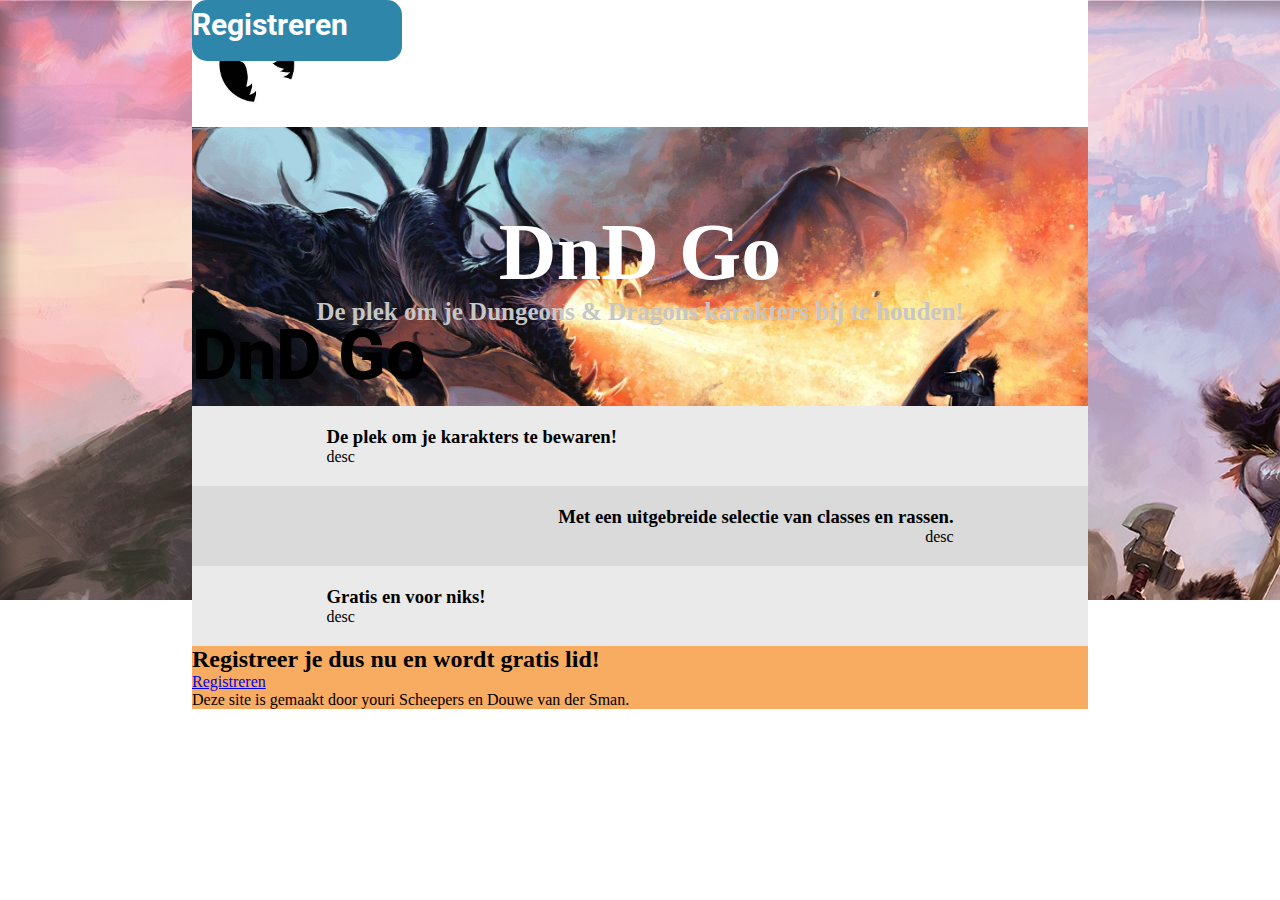
==== home.html @ ecada4b2 "Homepage looks kinda nice now 1.0.8" ====
<!DOCTYPE html>
<html lang="en" dir="ltr">
  <head>
    <meta charset="utf-8">
    <title>DnD Go</title>
    <link rel="preconnect" href="https://fonts.googleapis.com">
    <link rel="preconnect" href="https://fonts.gstatic.com" crossorigin>
    <link href="https://fonts.googleapis.com/css2?family=Roboto:ital,wght@0,100;0,300;0,400;0,500;0,700;0,900;1,100;1,300;1,400;1,500;1,700;1,900&display=swap" rel="stylesheet">
    <link rel="stylesheet" href="./styles/homestyle.css">
  </head>
  <body>

    <div class="main-body">

      <div class="home-header">
        <div class="home-logo-container">
          <img src="./images/icon.jpg" alt="" class="home-logo">
          <p class="home-logo-text">DnD Go</p>
        </div>
        <a class="home-header-login" href="login.php">Login</a>
        <div class="home-register-button-container">
          <a class="home-register-button" href="register.php">Registreren</a>
        </div>
      </div>
      <div class="welcome">
        <h1 class="welcome-title">DnD Go</h1>
        <h3 class="welcome-greeting">De plek om je Dungeons & Dragons karakters bij te houden!</h3>
      </div>
      <div class="advert">
        <h3 class="advert-title">De plek om je karakters te bewaren!</h3>
        <p class="advert-txt">desc</p>
      </div>
      <div class="selectie">
        <h3 class="selectie-title">Met een uitgebreide selectie van classes en rassen.</h3>
        <p class="selectie-txt">desc</p>
      </div>
      <div class="free">
        <h3 class="free-title">Gratis en voor niks!</h3>
        <p class="free-txt">desc</p>
      </div>
      <div class="lid">
        <h2 class="lid-text">Registreer je dus nu en wordt gratis lid!</h2>
        <div class="lid-register">
          <a class="login-menu-register-button" href="register.php">Registreren</a>
        </div>
      </div>
      <div class="footer">
        <p class="footer-txt">Deze site is gemaakt door youri Scheepers en Douwe van der Sman.</p>
      </div>
    </div>


    <div class="background">
    </div>

  </body>
</html>
---- styles/homestyle.css ----
* {
  padding: 0;
  margin: 0;
  border: 0;
}

.home-header {
  width: 100%;
  height: 127px;
  background-color: #FFFFFF;
  display: flex;
}

.home-logo-container {
  float: left;
  width: 40%;
  height: 100%;
}

.home-logo {
  width: 81px;
  height: 81px;
  padding-top: 23px;
  padding-left: 24px;
  float: left;
}

.home-logo-text {
  position: absolute;
  width: 255px;
  height: 93px;

  font-family: Roboto;
  font-style: normal;
  font-weight: 800;
  font-size: 70px;
  line-height: 82px;
  display: flex;
  align-items: center;
  text-align: center;

  color: #000000;

  margin: 0;
  position: absolute;
  top: 50%;
  -ms-transform: translateY(-50%);
  transform: translateY(-50%);
  float: left;
}

.home-header-login {
  text-decoration: none;
  position: absolute;
  width: 168px;
  height: 61px;

  font-family: Roboto;
  font-style: normal;
  font-weight: bold;
  font-size: 30px;
  line-height: 35px;
  display: flex;
  align-items: center;
  text-align: center;

  color: #000000;
  float: left;
}

.home-register-button-container {
  position: absolute;
  width: 210px;
  height: 61px;

  background: #2E86AB;
  border-radius: 15px;
  float: right;
}


.home-register-button {
  text-decoration: none;
  position: absolute;
  width: 196px;
  height: 48px;

  font-family: Roboto;
  font-style: normal;
  font-weight: bold;
  font-size: 30px;
  line-height: 35px;
  display: flex;
  align-items: center;
  text-align: center;

  color: #FFFFFF;
  float: right;
}

.background {
  width: 100%;
  height: 600px;
  background: url(../images/home_banner.jpg);
  position: fixed;
}

.main-body {
  margin-left: 15%;
  margin-right: 15%;
  width: 70%;
  background-color: #f8ac62;
  position: absolute;
  z-index: 999;
}

.welcome{
  width: 100%;
  height: 100%;
  padding-top: 80px;
  padding-bottom: 80px;
  background: url(../images/dragon_fight.jpg);
  background-size: cover;
}

.welcome-title{
  text-align: center;
  font-size: 80px;
  text-shadow: 15%;
  color: white;
}

.welcome-greeting{
  text-align: center;
  font-size: 25px;
  text-shadow: 15px;
  color: #c6c6c6;
}

.advert{
  padding-left: 15%;
  padding-right: 15%;
  width: 70%;
  height: 735;
  padding-top: 20px;
  padding-bottom: 20px;
  background-color: #eaeaea;
}

.selectie{
  padding-left: 15%;
  padding-right: 15%;
  width: 70%;
  height: 735;
  padding-top: 20px;
  padding-bottom: 20px;
  text-align: right;
  background-color: #dadada;
}

.free{
  padding-left: 15%;
  padding-right: 15%;
  width: 70%;
  height: 735;
  padding-top: 20px;
  padding-bottom: 20px;
  background-color: #eaeaea;
}
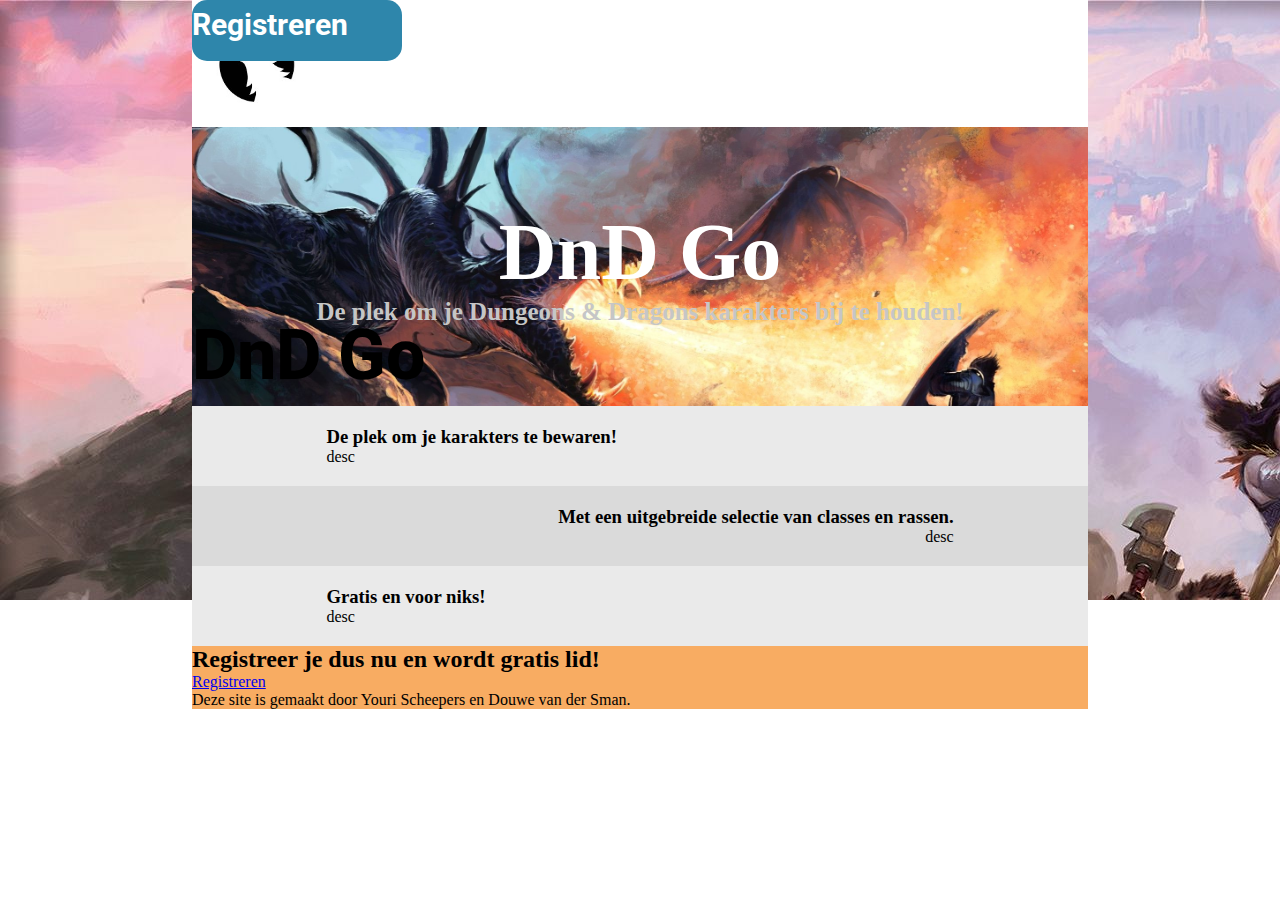
==== commit 6955370d: "Treason" ====
--- a/home.html
+++ b/home.html
@@ -45,7 +45,7 @@
         </div>
       </div>
       <div class="footer">
-        <p class="footer-txt">Deze site is gemaakt door youri Scheepers en Douwe van der Sman.</p>
+        <p class="footer-txt">Deze site is gemaakt door Youri Scheepers en Douwe van der Sman.</p>
       </div>
     </div>
 
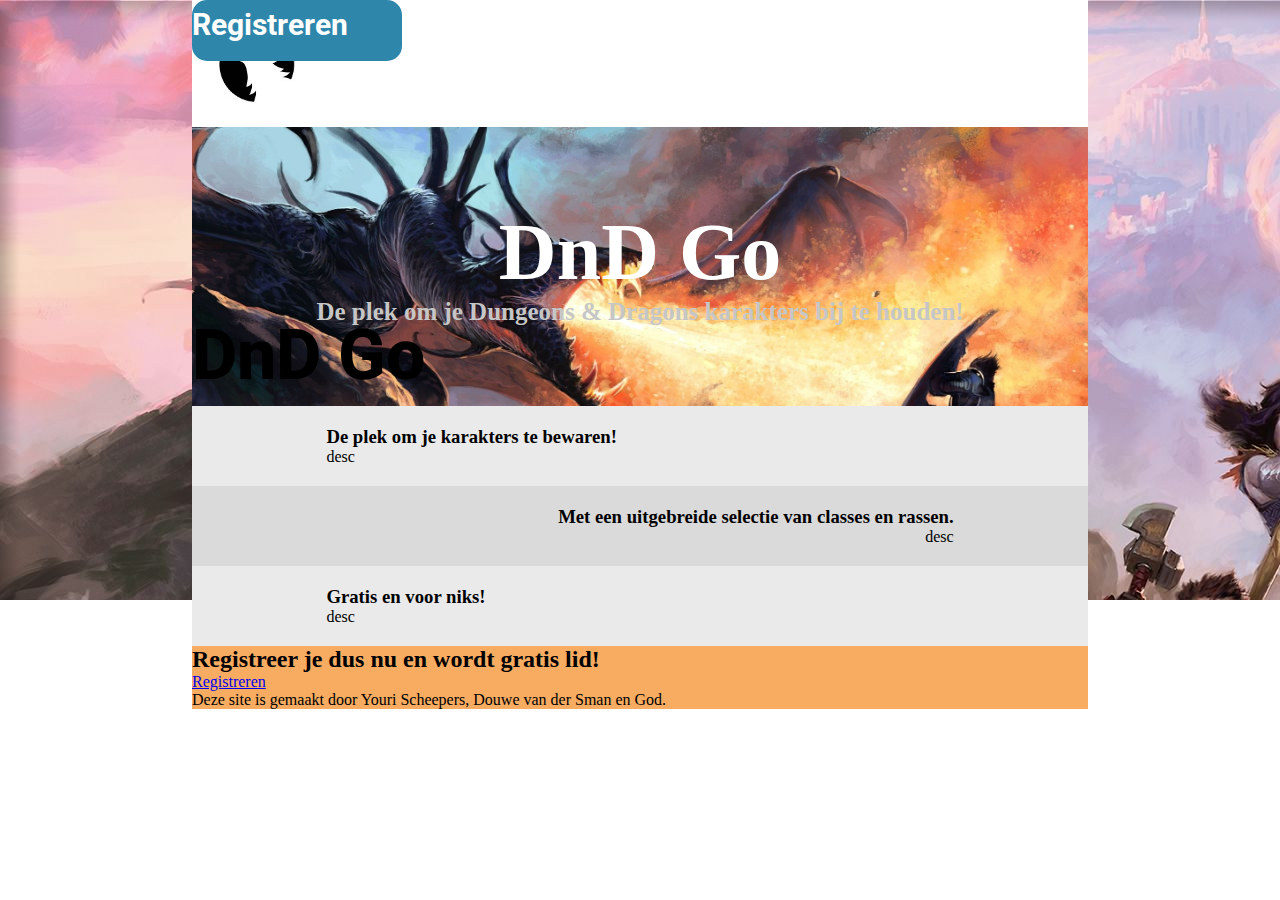
==== commit a3523f5e: "Herresy" ====
--- a/home.html
+++ b/home.html
@@ -45,7 +45,7 @@
         </div>
       </div>
       <div class="footer">
-        <p class="footer-txt">Deze site is gemaakt door Youri Scheepers en Douwe van der Sman.</p>
+        <p class="footer-txt">Deze site is gemaakt door Youri Scheepers, Douwe van der Sman en God.</p>
       </div>
     </div>
 
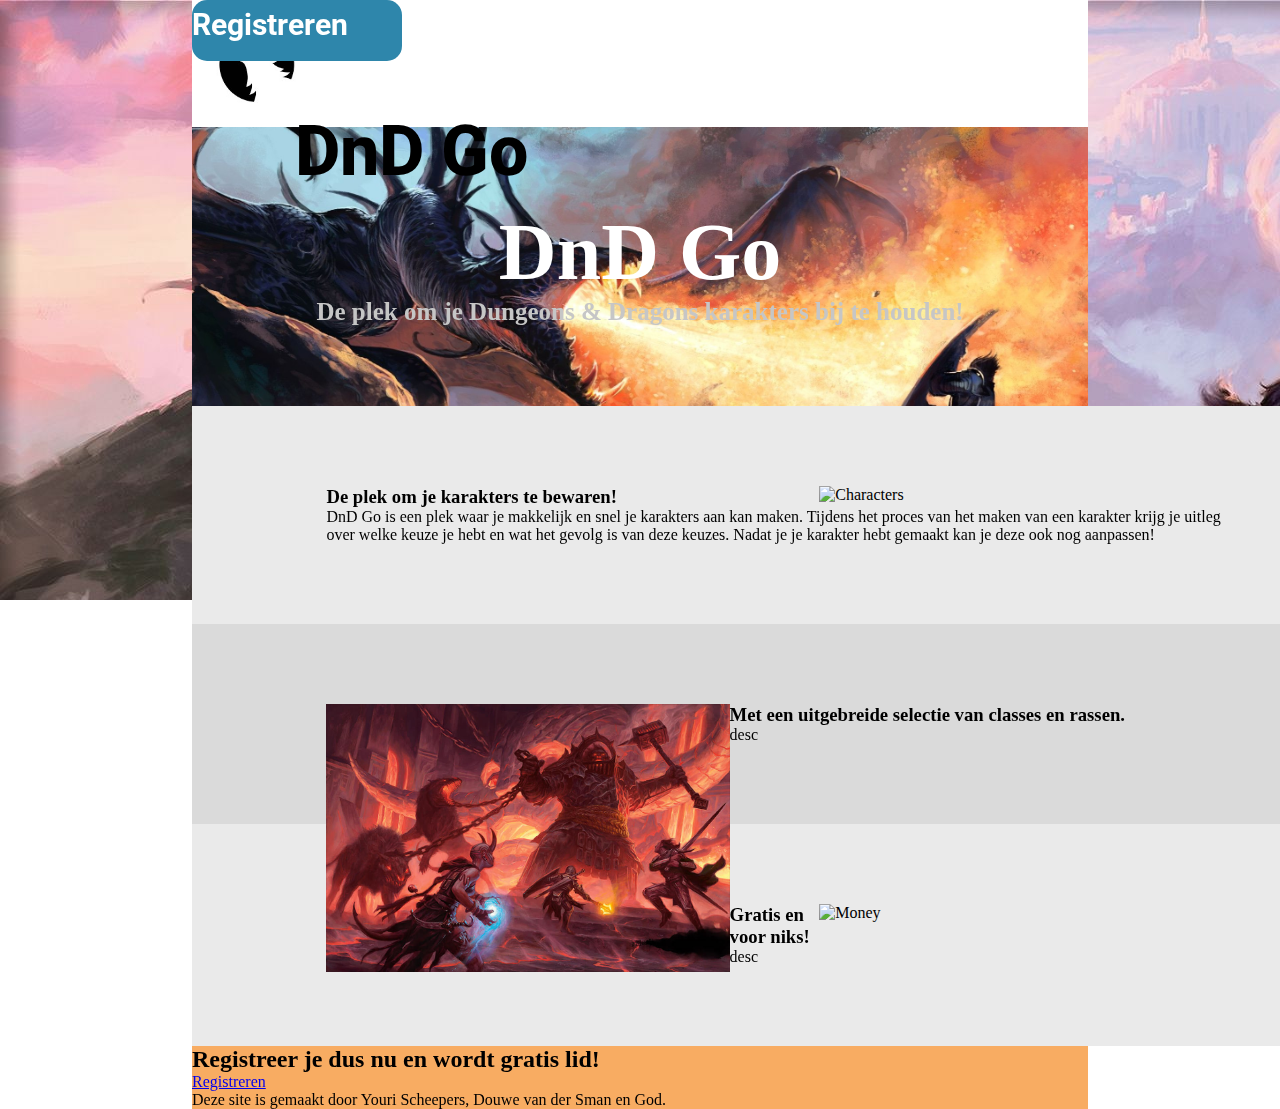
==== commit dec8c1ab: "0.0.9" ====
--- a/home.html
+++ b/home.html
@@ -27,14 +27,17 @@
         <h3 class="welcome-greeting">De plek om je Dungeons & Dragons karakters bij te houden!</h3>
       </div>
       <div class="advert">
+        <img class="advert-foto" src="./images/DnDGo_characters.jpg" alt="Characters">
         <h3 class="advert-title">De plek om je karakters te bewaren!</h3>
-        <p class="advert-txt">desc</p>
+        <p class="advert-txt">DnD Go is een plek waar je makkelijk en snel je karakters aan kan maken. Tijdens het proces van het maken van een karakter krijg je uitleg over welke keuze je hebt en wat het gevolg is van deze keuzes. Nadat je je karakter hebt gemaakt kan je deze ook nog aanpassen!</p>
       </div>
       <div class="selectie">
+        <img class="selectie-foto" src="./images/DnDGo_fight.jpg" alt="Fight">
         <h3 class="selectie-title">Met een uitgebreide selectie van classes en rassen.</h3>
         <p class="selectie-txt">desc</p>
       </div>
       <div class="free">
+        <img class="free-foto" src="./images/DnDGo_money.jpg" alt="Money">
         <h3 class="free-title">Gratis en voor niks!</h3>
         <p class="free-txt">desc</p>
       </div>
--- a/styles/homestyle.css
+++ b/styles/homestyle.css
@@ -26,10 +26,9 @@
 }
 
 .home-logo-text {
-  position: absolute;
+  position: relative;
   width: 255px;
   height: 93px;
-
   font-family: Roboto;
   font-style: normal;
   font-weight: 800;
@@ -38,15 +37,9 @@
   display: flex;
   align-items: center;
   text-align: center;
-
   color: #000000;
-
   margin: 0;
-  position: absolute;
-  top: 50%;
-  -ms-transform: translateY(-50%);
-  transform: translateY(-50%);
-  float: left;
+  float: right;
 }
 
 .home-header-login {
@@ -140,30 +133,47 @@
 .advert{
   padding-left: 15%;
   padding-right: 15%;
-  width: 70%;
-  height: 735;
-  padding-top: 20px;
-  padding-bottom: 20px;
+  width: 100%;
+  height: 100%;
+  padding-top: 80px;
+  padding-bottom: 80px;
   background-color: #eaeaea;
 }
 
 .selectie{
   padding-left: 15%;
   padding-right: 15%;
-  width: 70%;
-  height: 735;
-  padding-top: 20px;
-  padding-bottom: 20px;
-  text-align: right;
+  width: 100%;
+  height: 100%;
+  padding-top: 80px;
+  padding-bottom: 80px;
   background-color: #dadada;
 }
 
 .free{
   padding-left: 15%;
   padding-right: 15%;
-  width: 70%;
-  height: 735;
-  padding-top: 20px;
-  padding-bottom: 20px;
+  width: 100%;
+  height: 100%;
+  padding-top: 80px;
+  padding-bottom: 80px;
   background-color: #eaeaea;
 }
+
+.advert-foto{
+  float: right;
+  height: 45%;
+  width: 45%;
+}
+
+.selectie-foto{
+  float: left;
+  height: 45%;
+  width: 45%;
+}
+
+.free-foto{
+  float: right;
+  height: 45%;
+  width: 45%;
+}
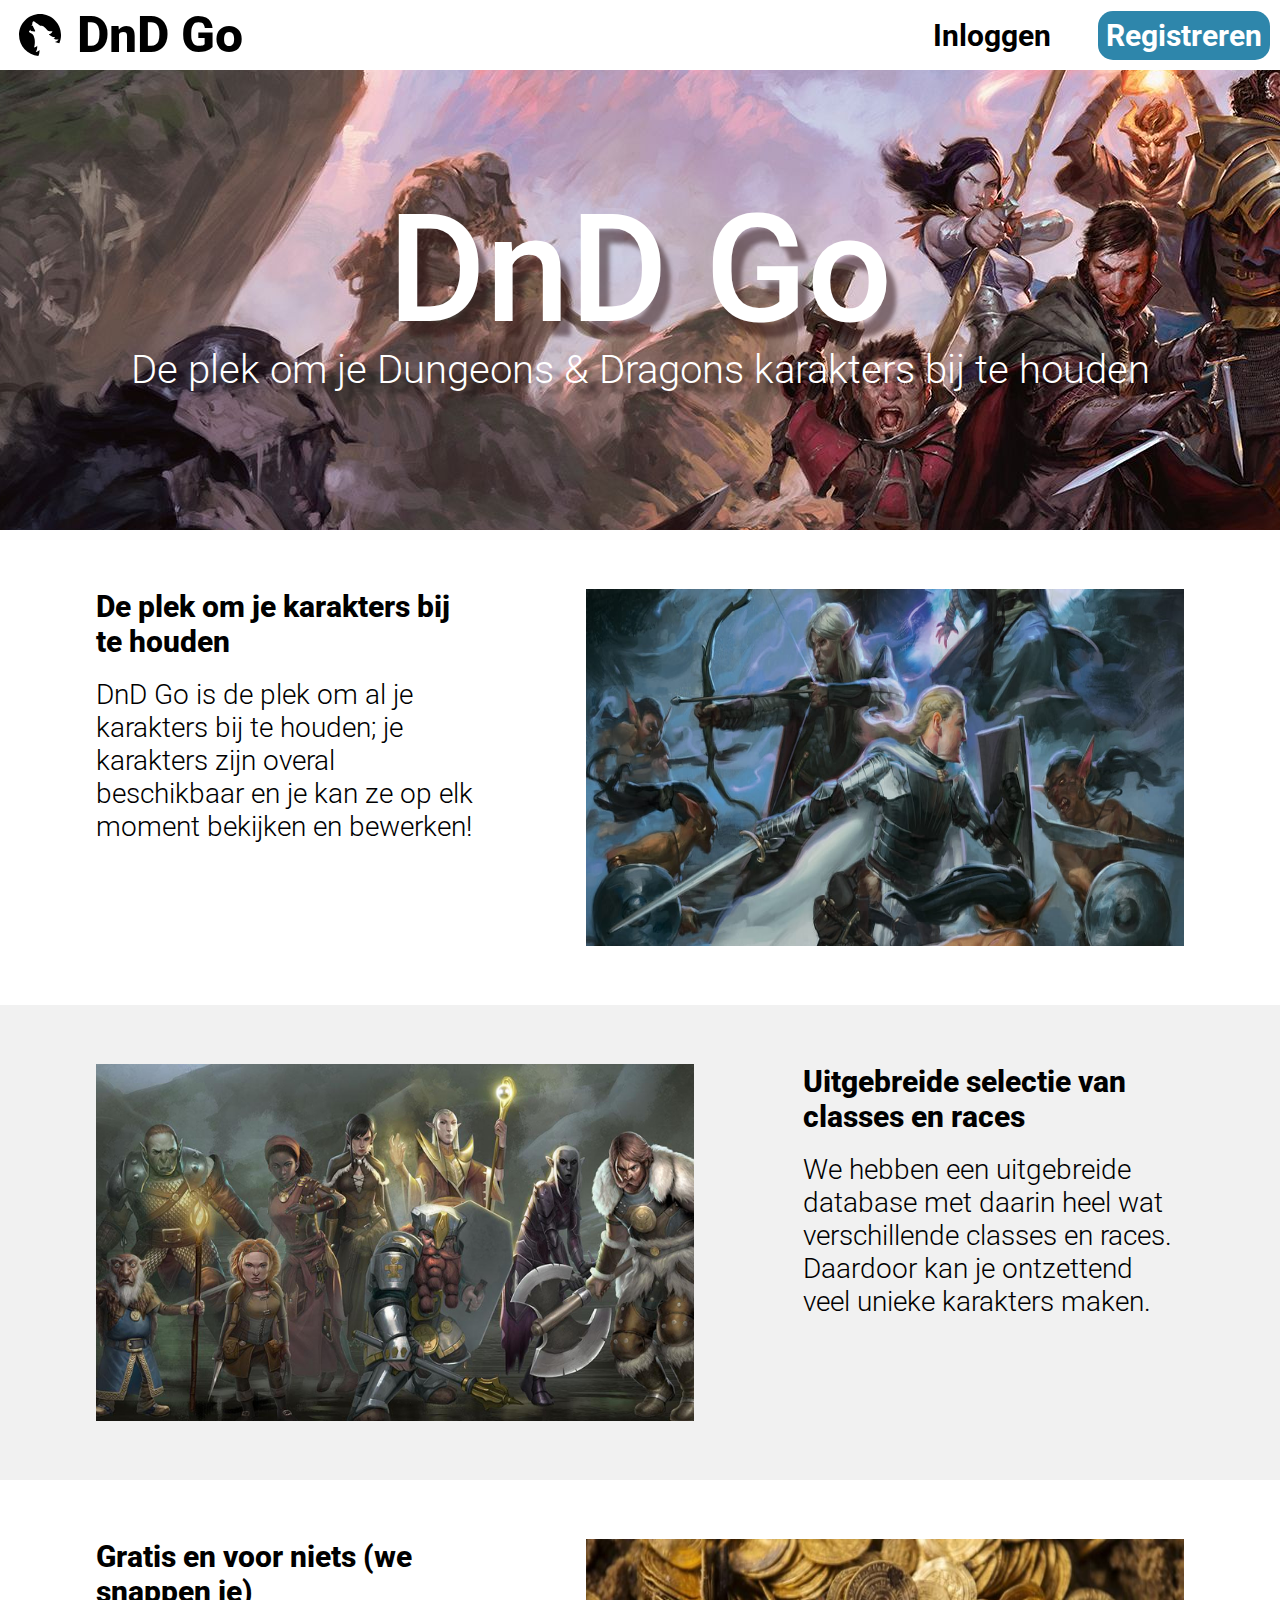
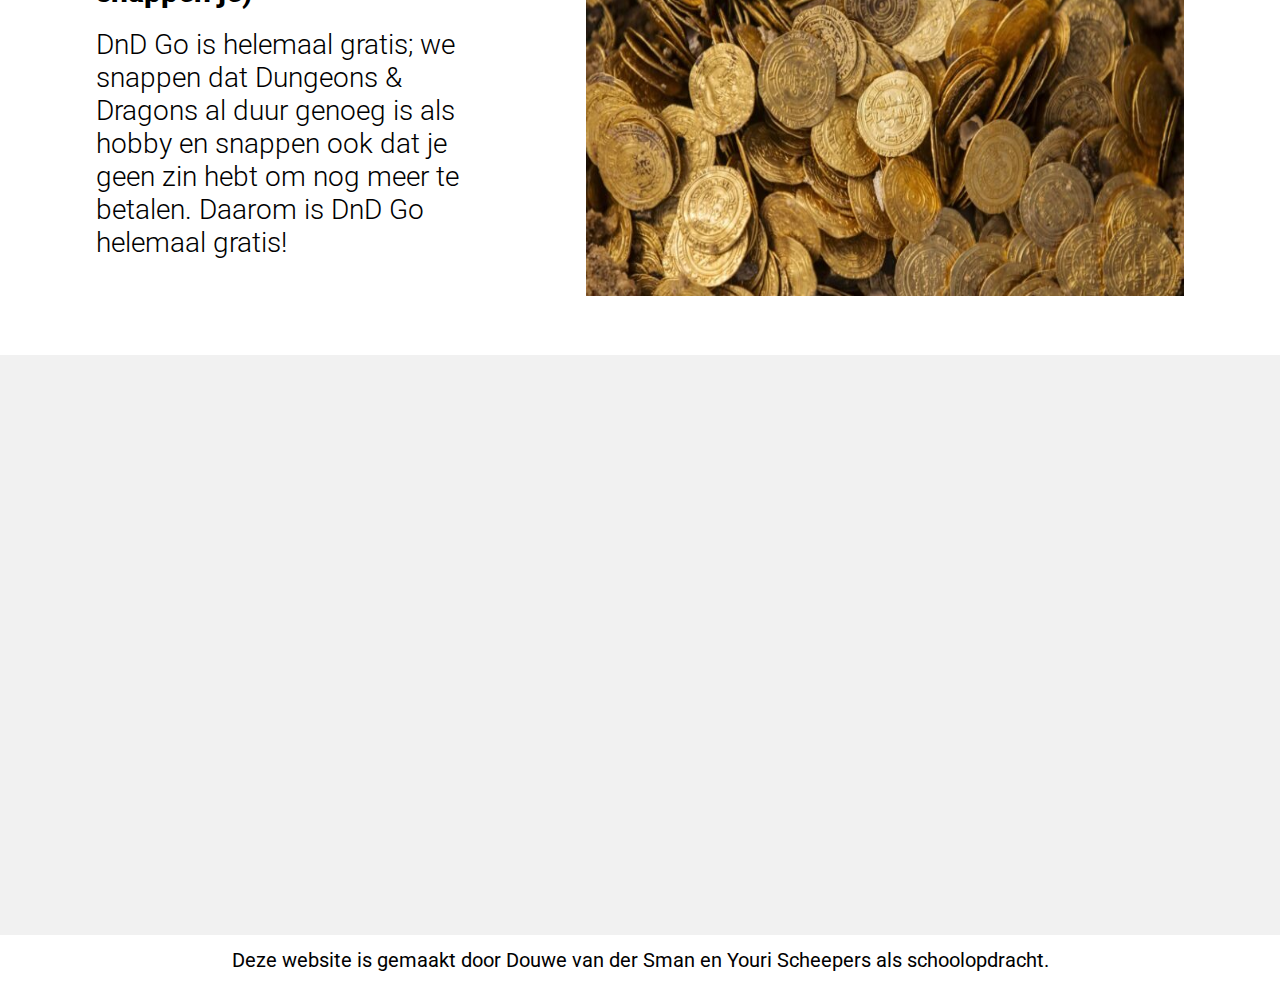
==== commit 039dbe5f: "Renamed home page and removed some of the old pages" ====
--- a/home.html
+++ b/home.html
@@ -6,55 +6,87 @@
     <link rel="preconnect" href="https://fonts.googleapis.com">
     <link rel="preconnect" href="https://fonts.gstatic.com" crossorigin>
     <link href="https://fonts.googleapis.com/css2?family=Roboto:ital,wght@0,100;0,300;0,400;0,500;0,700;0,900;1,100;1,300;1,400;1,500;1,700;1,900&display=swap" rel="stylesheet">
-    <link rel="stylesheet" href="./styles/homestyle.css">
+    <link rel="stylesheet" href="./styles/home.css">
   </head>
   <body>
-
-    <div class="main-body">
-
-      <div class="home-header">
-        <div class="home-logo-container">
-          <img src="./images/icon.jpg" alt="" class="home-logo">
-          <p class="home-logo-text">DnD Go</p>
+    <header>
+      <div class="header-logo-container">
+        <div class="header-logo-logo-container">
+          <img src="./images/icons/wolf.svg" alt="" class="header-logo">
         </div>
-        <a class="home-header-login" href="login.php">Login</a>
-        <div class="home-register-button-container">
-          <a class="home-register-button" href="register.php">Registreren</a>
+        <div class="header-title-container">
+          <h1 class="header-title">DnD Go</h1>
         </div>
       </div>
-      <div class="welcome">
-        <h1 class="welcome-title">DnD Go</h1>
-        <h3 class="welcome-greeting">De plek om je Dungeons & Dragons karakters bij te houden!</h3>
-      </div>
-      <div class="advert">
-        <img class="advert-foto" src="./images/DnDGo_characters.jpg" alt="Characters">
-        <h3 class="advert-title">De plek om je karakters te bewaren!</h3>
-        <p class="advert-txt">DnD Go is een plek waar je makkelijk en snel je karakters aan kan maken. Tijdens het proces van het maken van een karakter krijg je uitleg over welke keuze je hebt en wat het gevolg is van deze keuzes. Nadat je je karakter hebt gemaakt kan je deze ook nog aanpassen!</p>
-      </div>
-      <div class="selectie">
-        <img class="selectie-foto" src="./images/DnDGo_fight.jpg" alt="Fight">
-        <h3 class="selectie-title">Met een uitgebreide selectie van classes en rassen.</h3>
-        <p class="selectie-txt">desc</p>
-      </div>
-      <div class="free">
-        <img class="free-foto" src="./images/DnDGo_money.jpg" alt="Money">
-        <h3 class="free-title">Gratis en voor niks!</h3>
-        <p class="free-txt">desc</p>
-      </div>
-      <div class="lid">
-        <h2 class="lid-text">Registreer je dus nu en wordt gratis lid!</h2>
-        <div class="lid-register">
-          <a class="login-menu-register-button" href="register.php">Registreren</a>
+      <div class="header-login-register-container">
+        <div class="header-item-container">
+          <a href="login.php" class="header-login">Inloggen</a>
+        </div>
+        <div class="header-item-container">
+          <a href="register.php" class="header-register">Registreren</a>
         </div>
       </div>
-      <div class="footer">
-        <p class="footer-txt">Deze site is gemaakt door Youri Scheepers, Douwe van der Sman en God.</p>
+    </header>
+    <div class="banner">
+      <div class="banner-upper">
+        <h1 class="banner-title">DnD Go</h1>
+      </div>
+      <div class="banner-lower">
+        <h2 class="banner-subtitle">De plek om je Dungeons & Dragons karakters bij te houden</h2>
       </div>
     </div>
+    <div class="karakters">
+      <div class="gratis-inside">
+        <div class="gratis-left">
+          <div class="gratis-title-container">
+            <h2 class="gratis-title">De plek om je karakters bij te houden</h2>
+          </div>
+          <div class="gratis-text-container">
+            <p class="gratis-text">DnD Go is de plek om al je karakters bij te houden; je karakters zijn overal beschikbaar en je kan ze op elk moment bekijken en bewerken!</p>
+          </div>
 
+        </div>
+        <div class="gratis-right">
+          <img src="images/home_karakters.jpg" alt="" class="gratis-img">
+        </div>
+      </div>
+    </div>
+    <div class="classes">
+      <div class="classes-inside">
+        <div class="classes-left">
+          <img src="images/home_races.jpg" alt="" class="classes-img">
+        </div>
+        <div class="classes-right">
+          <div class="classes-title-container">
+            <h2 class="classes-title">Uitgebreide selectie van classes en races</h2>
+          </div>
+          <div class="classes-text-container">
+            <p class="classes-text">We hebben een uitgebreide database met daarin heel wat verschillende classes en races. Daardoor kan je ontzettend veel unieke karakters maken.</p>
+          </div>
+        </div>
+      </div>
+    </div>
+    <div class="gratis">
+      <div class="gratis-inside">
+        <div class="gratis-left">
+          <div class="gratis-title-container">
+            <h2 class="gratis-title">Gratis en voor niets (we snappen je)</h2>
+          </div>
+          <div class="gratis-text-container">
+            <p class="gratis-text">DnD Go is helemaal gratis; we snappen dat Dungeons & Dragons al duur genoeg is als hobby en snappen ook dat je geen zin hebt om nog meer te betalen. Daarom is DnD Go helemaal gratis!</p>
+          </div>
 
-    <div class="background">
+        </div>
+        <div class="gratis-right">
+          <img src="images/home_gratis.jpg" alt="" class="gratis-img">
+        </div>
+      </div>
     </div>
+    <div class="registreer">
 
+    </div>
+    <footer>
+      <h1 class="footer-text">Deze website is gemaakt door Douwe van der Sman en Youri Scheepers als schoolopdracht.</h1>
+    </footer>
   </body>
 </html>
--- a/styles/home.css
+++ b/styles/home.css
@@ -0,0 +1,292 @@
+* {
+  margin: 0;
+  padding: 0;
+  border: 0;
+}
+
+header {
+  width: 100%;
+  height: 70px;
+}
+
+.header-logo-container {
+  height: 100%;
+  float: left;
+  width: 30%;
+}
+
+.header-logo-logo-container {
+  height: 100%;
+  float: left;
+  width: 15%;
+
+  display: flex;
+  justify-content: center;
+  align-items: center;
+
+  padding-left: 3%;
+}
+
+.header-logo {
+  height: 120%;
+}
+
+.header-title-container {
+  float: right;
+  height: 100%;
+  width: 80%;
+
+  display: flex;
+  align-items: center;
+}
+
+.header-title {
+  font-family: Roboto;
+  font-style: normal;
+  font-weight: 800;
+  font-size: 50px;
+  line-height: 82px;
+}
+
+.header-login-register-container {
+  height: 100%;
+  float: right;
+  width: 30%;
+}
+
+.header-item-container {
+  width: 50%;
+  height: 100%;
+  float: left;
+
+  display: flex;
+  justify-content: center;
+  align-items: center;
+}
+
+.header-login {
+  width: 90%;
+  height: 70%;
+
+  font-family: 'Roboto';
+  font-style: normal;
+  font-weight: 700;
+  font-size: 30px;
+  line-height: 50px;
+  text-align: center;
+
+  color: #000000;
+  text-decoration: none;
+}
+
+.header-register {
+  width: 90%;
+  height: 70%;
+  background-color: #2E86AB;
+  border-radius: 15px;
+
+  text-decoration: none;
+  color: white;
+  font-family: 'Roboto';
+  font-style: normal;
+  font-weight: 700;
+  font-size: 30px;
+  line-height: 50px;
+  text-align: center;
+}
+
+.banner {
+  width: 100%;
+  height: 460px;
+  background: url(../images/home_banner.jpg);
+  background-repeat:no-repeat;
+  background-position: center center;
+}
+
+.banner-upper {
+  width: 100%;
+  height: 60%;
+  text-align: center;
+}
+
+.banner-title {
+  font-family: 'Roboto';
+  font-style: normal;
+  font-weight: 500;
+  font-size: 150px;
+  line-height: 400px;
+  color: #FFFFFF;
+  text-shadow: 10px 15px 4px rgba(41, 16, 16, 0.5);
+}
+
+.banner-lower {
+  width: 100%;
+  height: 40%;
+  text-align: center;
+}
+
+.banner-subtitle {
+  font-family: 'Roboto';
+  font-style: normal;
+  font-weight: 300;
+  font-size: 40px;
+
+  color: #FFFFFF;
+
+  text-shadow: 10px 10px 4px rgba(0, 0, 0, 0.5);
+}
+
+.karakters {
+  width: 100%;
+  height: 475px;
+
+  display: flex;
+  justify-content: center;
+  align-items: center;
+}
+
+.classes {
+  width: 100%;
+  height: 475px;
+  background-color: #F1F1F1;
+
+  display: flex;
+  justify-content: center;
+  align-items: center;
+}
+
+.classes-inside {
+  width: 85%;
+  height: 75%;
+}
+
+.classes-left {
+  width: 55%;
+  height: 100%;
+  float: left;
+}
+
+.classes-img {
+  width: 100%;
+  height: 100%;
+}
+
+.classes-right {
+  width: 35%;
+  height: 100%;
+  float: right;
+}
+
+.classes-title-container {
+  width: 100%;
+  height: 25%;
+}
+
+.classes-title {
+  font-family: 'Roboto';
+  font-style: normal;
+  font-weight: 800;
+  font-size: 30px;
+  line-height: 35px;
+  display: flex;
+  align-items: center;
+
+  color: #000000;
+}
+
+.classes-text-container {
+  width: 100%;
+  height: 75%;
+}
+
+.classes-text {
+  font-family: 'Roboto';
+  font-style: normal;
+  font-weight: 300;
+  font-size: 28px;
+  line-height: 33px;
+  color: #000000;
+}
+
+.gratis {
+  width: 100%;
+  height: 475px;
+
+  display: flex;
+  justify-content: center;
+  align-items: center;
+}
+
+.gratis-inside {
+  width: 85%;
+  height: 75%;
+}
+
+.gratis-left {
+  width: 35%;
+  height: 100%;
+  float: left;
+}
+
+.gratis-img {
+  width: 100%;
+  height: 100%;
+}
+
+.gratis-right {
+  width: 55%;
+  height: 100%;
+  float: right;
+}
+
+.gratis-title-container {
+  width: 100%;
+  height: 25%;
+}
+
+.gratis-title {
+  font-family: 'Roboto';
+  font-style: normal;
+  font-weight: 800;
+  font-size: 30px;
+  line-height: 35px;
+  display: flex;
+  align-items: center;
+
+  color: #000000;
+}
+
+.gratis-text-container {
+  width: 100%;
+  height: 75%;
+}
+
+.gratis-text {
+  font-family: 'Roboto';
+  font-style: normal;
+  font-weight: 300;
+  font-size: 28px;
+  line-height: 33px;
+  color: #000000;
+}
+
+.registreer {
+  width: 100%;
+  height: 580px;
+  background-color: #F1F1F1;
+}
+
+footer {
+  width: 100%;
+  height: 40px;
+  text-align: center;
+}
+
+.footer-text {
+  font-family: 'Roboto';
+  font-style: normal;
+  font-weight: 400;
+  font-size: 20px;
+  line-height: 50px;
+  color: #000000;
+}
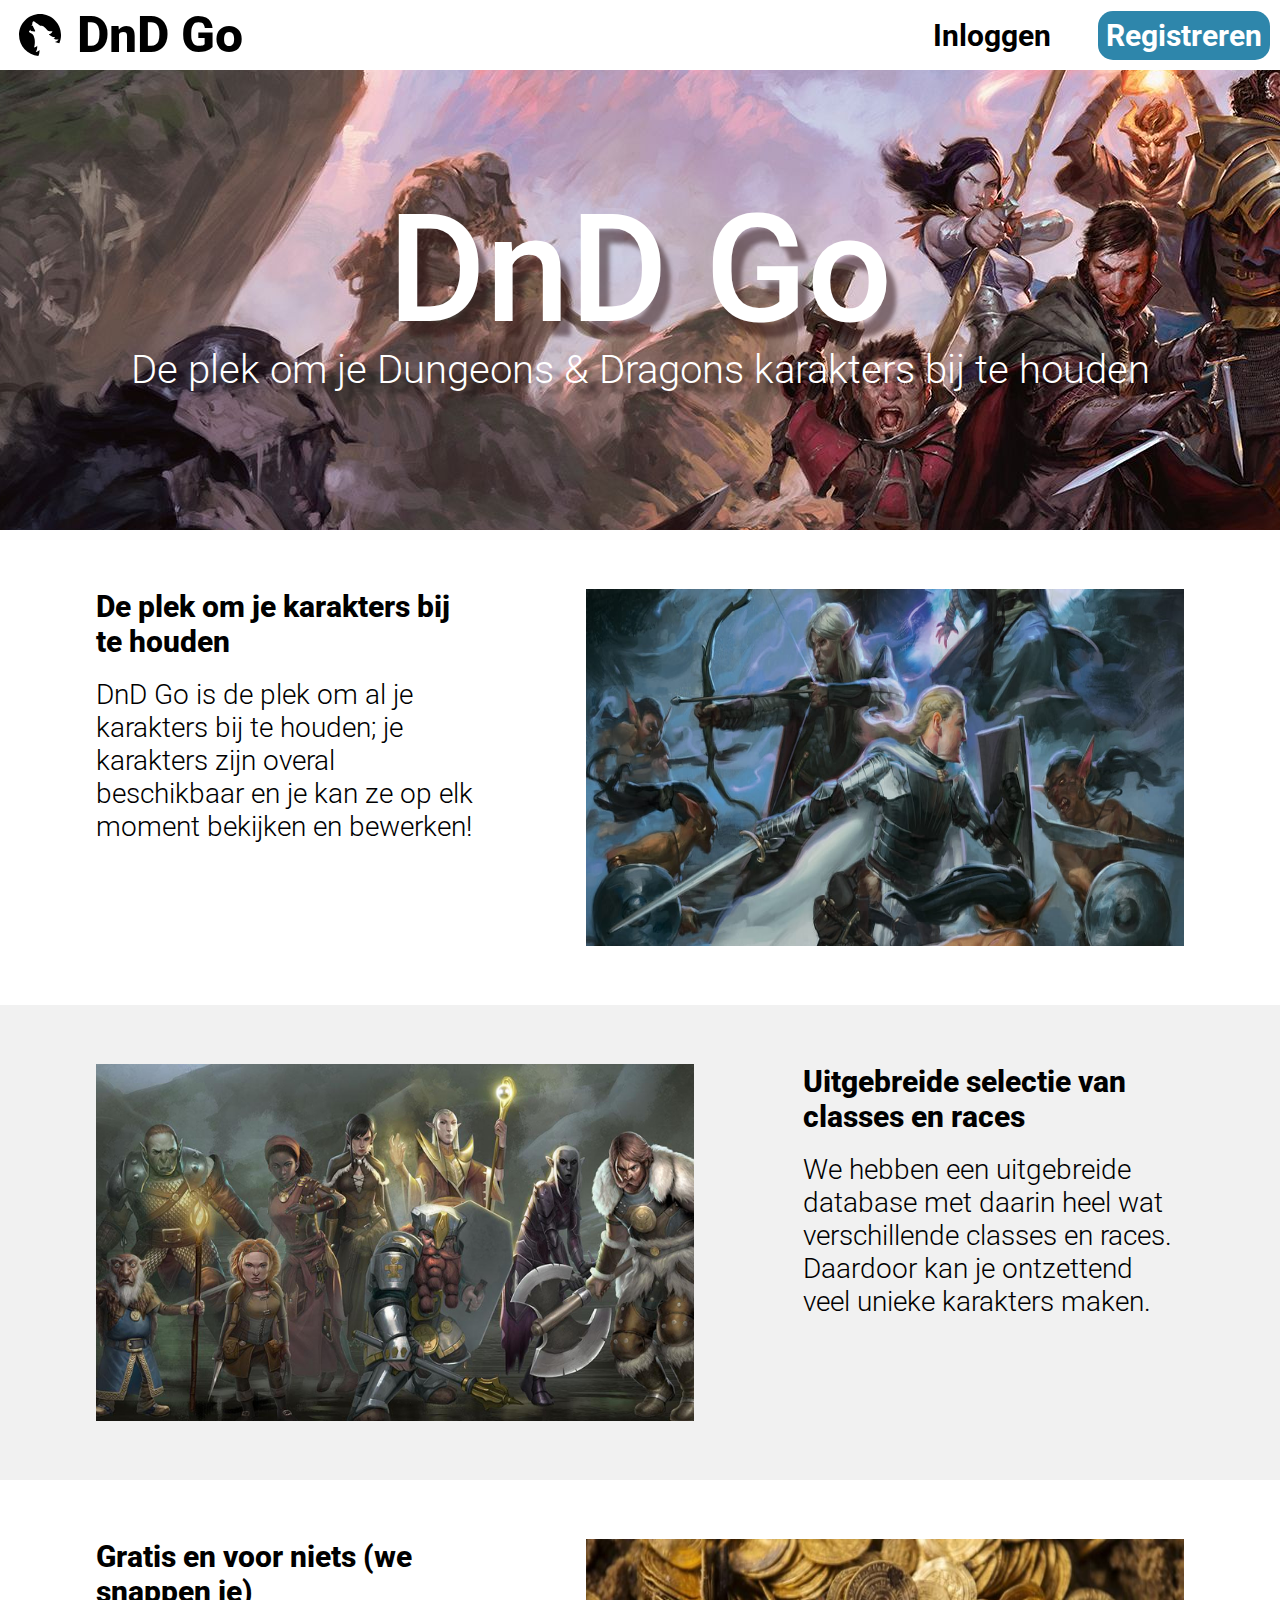
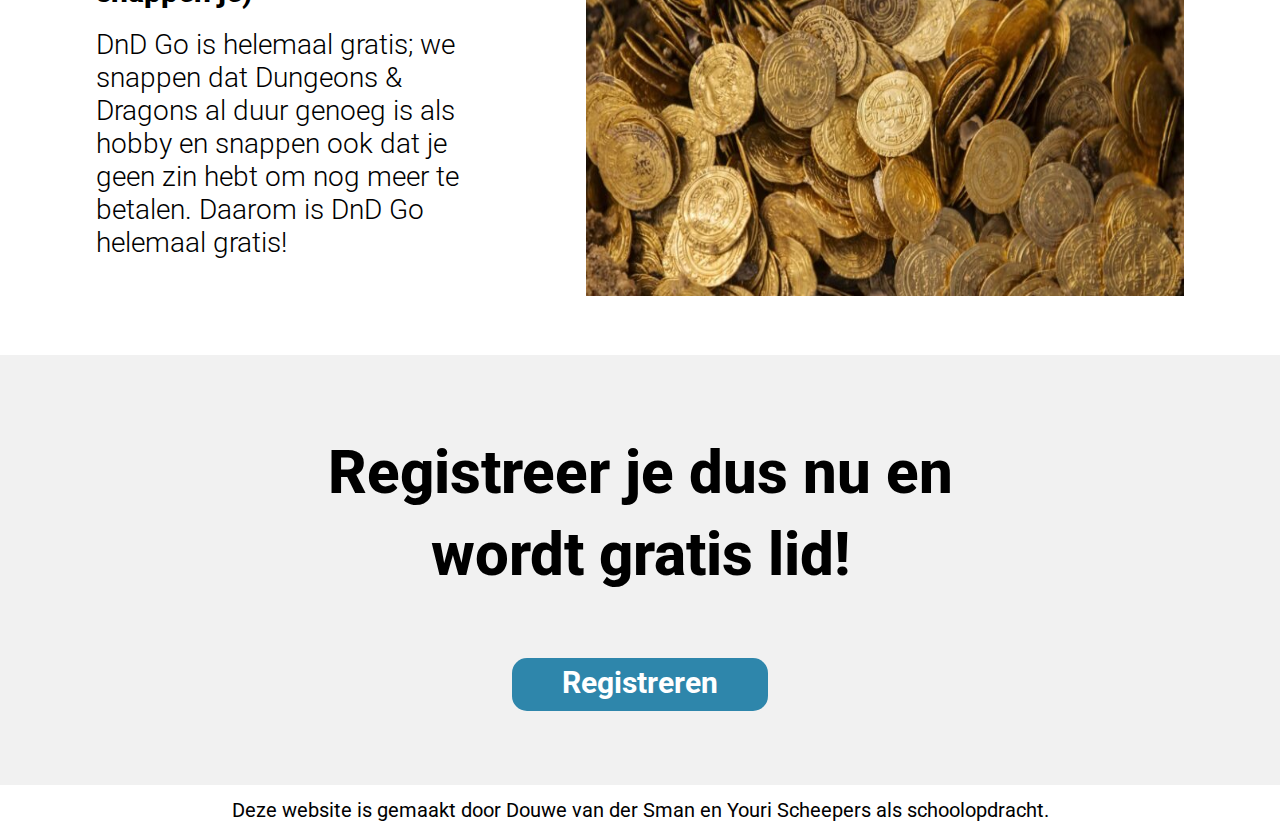
==== commit 6cd62274: "Homepage afgemaakt" ====
--- a/home.html
+++ b/home.html
@@ -20,7 +20,7 @@
       </div>
       <div class="header-login-register-container">
         <div class="header-item-container">
-          <a href="login.php" class="header-login">Inloggen</a>
+          <a href="dashboard/dashboard.php" class="header-login">Inloggen</a>
         </div>
         <div class="header-item-container">
           <a href="register.php" class="header-register">Registreren</a>
@@ -83,7 +83,14 @@
       </div>
     </div>
     <div class="registreer">
-
+      <div class="registreer-upper">
+        <div class="registreer-text-container">
+          <h2 class="registreer-text">Registreer je dus nu en wordt gratis lid!</h2>
+        </div>
+      </div>
+      <div class="registreer-lower">
+        <a href="register.php" class="registreer-knop">Registreren</a>
+      </div>
     </div>
     <footer>
       <h1 class="footer-text">Deze website is gemaakt door Douwe van der Sman en Youri Scheepers als schoolopdracht.</h1>
--- a/styles/home.css
+++ b/styles/home.css
@@ -272,8 +272,60 @@
 
 .registreer {
   width: 100%;
-  height: 580px;
+  height: 430px;
   background-color: #F1F1F1;
+}
+
+.registreer-upper {
+  width: 100%;
+  height: 65%;
+
+  display: flex;
+  justify-content: center;
+  align-items: center;
+}
+
+.registreer-text-container {
+  margin-top: 70px;
+  width: 50%;
+  height: 70%;
+  text-align: center;
+}
+
+.registreer-text {
+  font-family: 'Roboto';
+  font-style: normal;
+  font-weight: 800;
+  font-size: 60px;
+  line-height: 82px;
+  color: #000000;
+}
+
+.registreer-lower {
+  width: 100%;
+  height: 35%;
+
+  display: flex;
+  justify-content: center;
+  align-items: center;
+}
+
+.registreer-knop {
+  width: 20%;
+  height: 35%;
+  background-color: #2E86AB;
+  border-radius: 15px;
+
+  text-decoration: none;
+  color: white;
+  font-family: 'Roboto';
+  font-style: normal;
+  font-weight: 700;
+  font-size: 30px;
+  line-height: 50px;
+  text-align: center;
+
+  margin-bottom: 50px;
 }
 
 footer {
